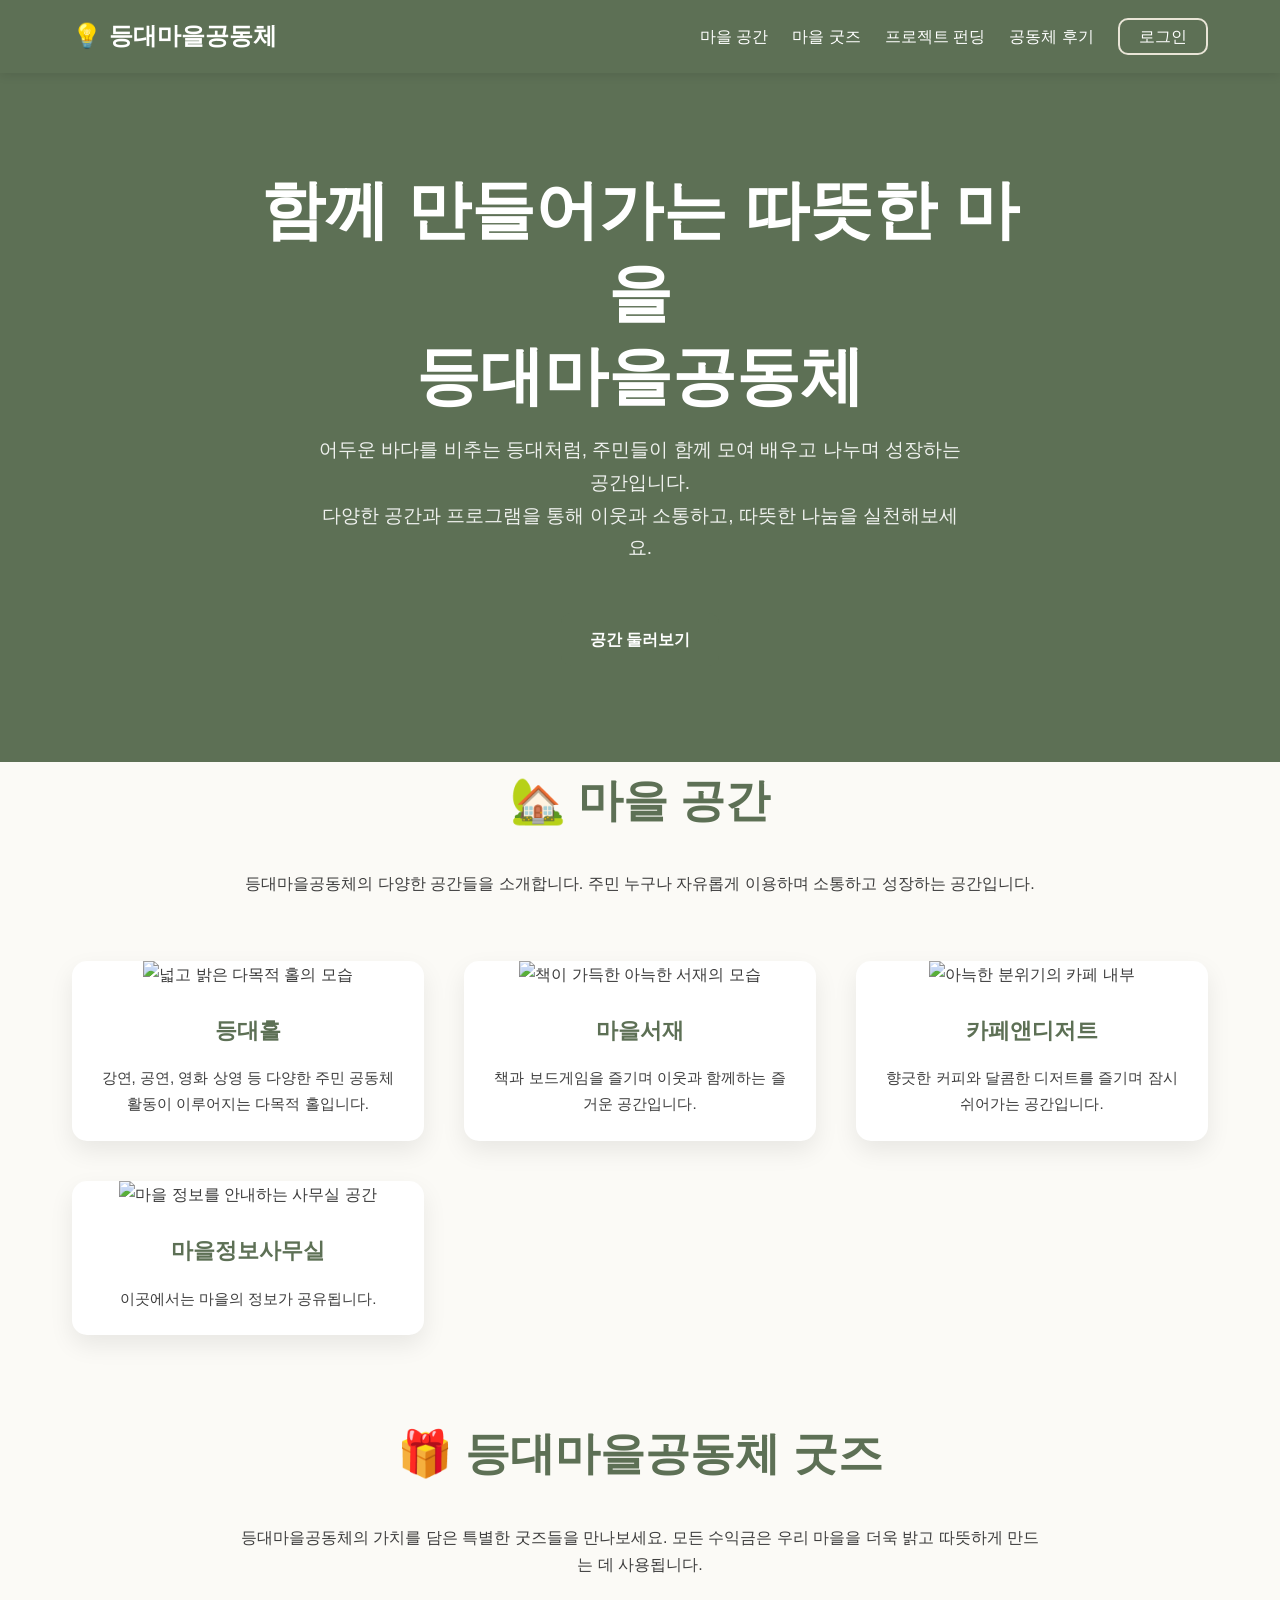
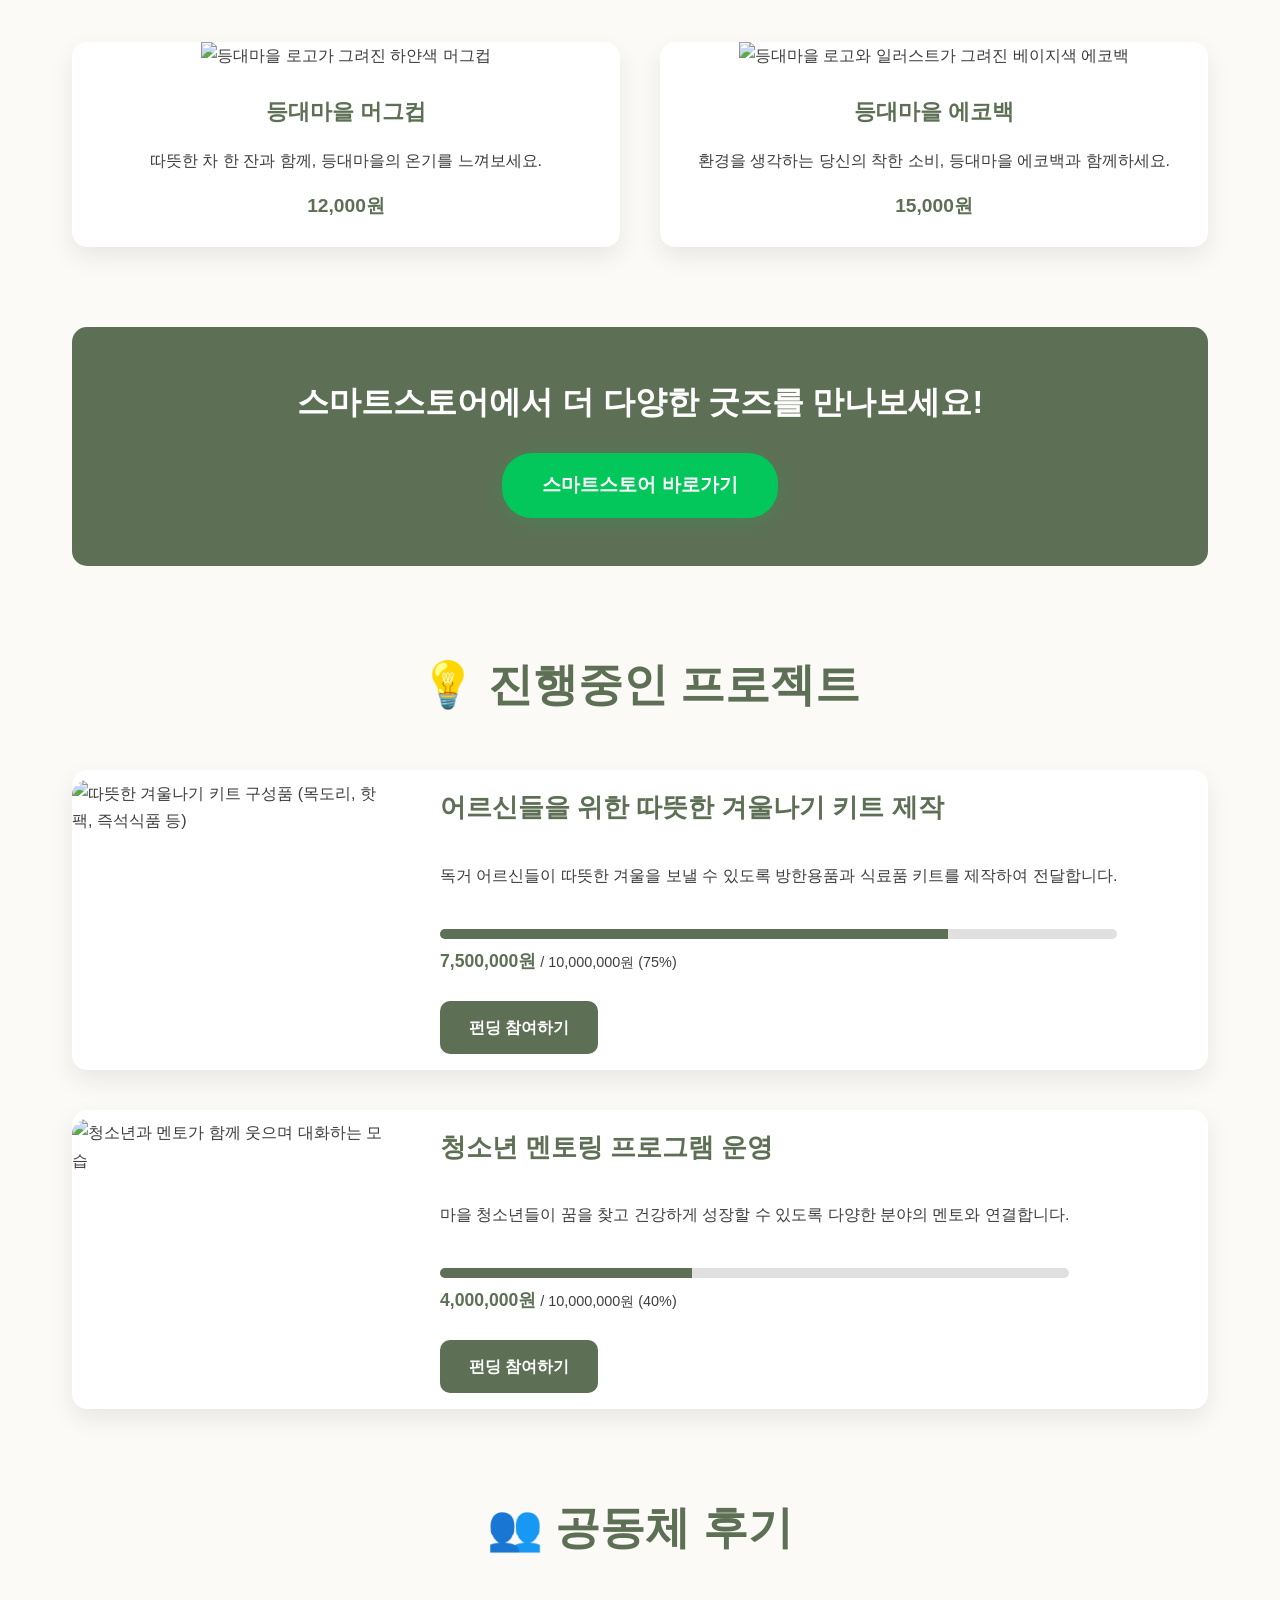
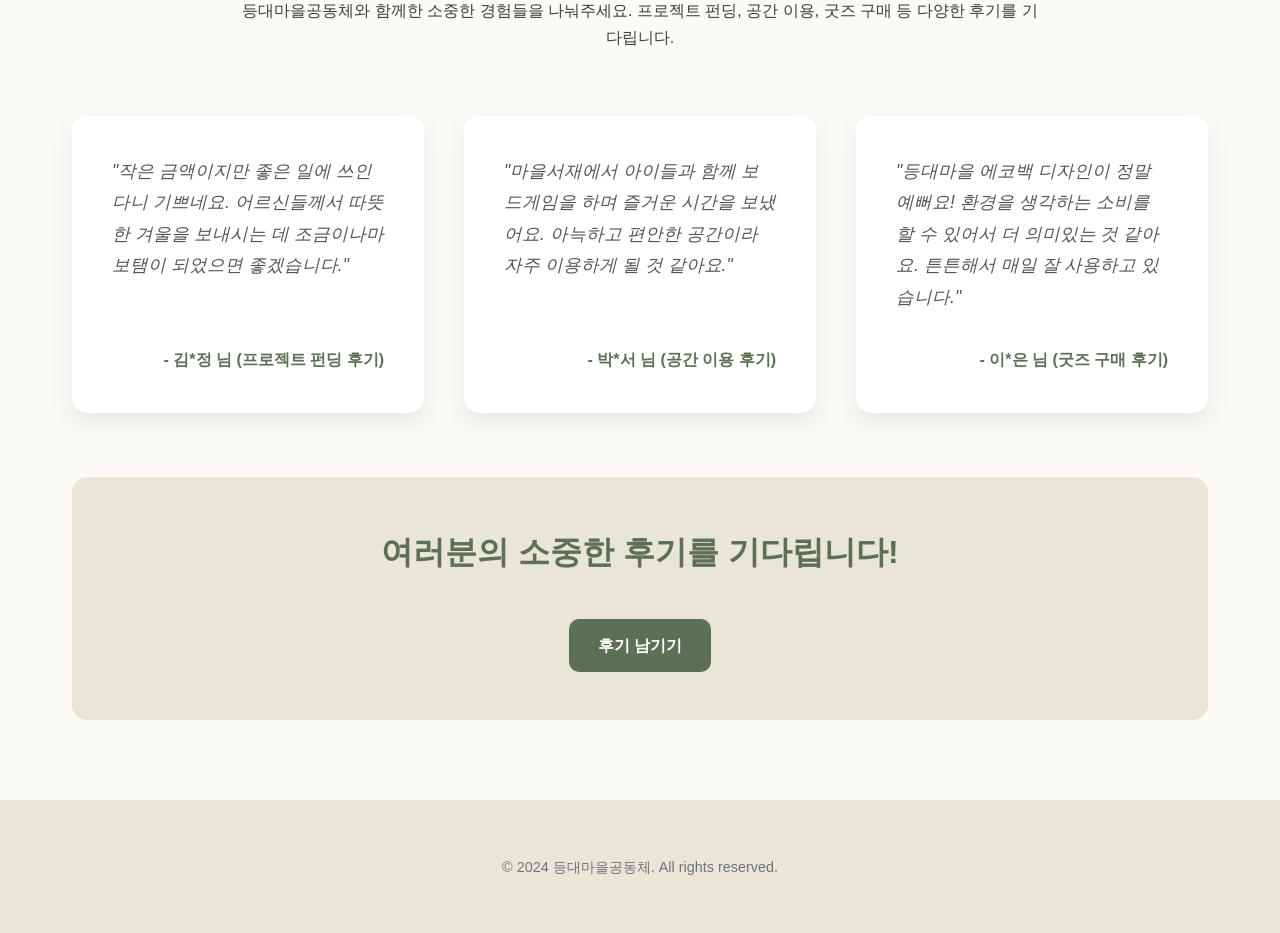
==== index.html @ d9ffa571 "Initial commit" ====
<!DOCTYPE html>
<html lang="ko">
<head>
    <meta charset="UTF-8">
    <meta name="viewport" content="width=device-width, initial-scale=1.0">
    <title>등대마을공동체</title>
    <link rel="stylesheet" href="style.v2.css">
    <link href="https://cdn.jsdelivr.net/gh/sun-typeface/SUIT/fonts/variable/woff2/SUIT-Variable.css" rel="stylesheet">
</head>
<body>
    <header>
        <nav>
            <div class="logo">
                <a href="index.html">💡 등대마을공동체</a>
            </div>
            <ul class="nav-links">
                <li><a href="#village-space">마을 공간</a></li>
                <li><a href="#community-goods">마을 굿즈</a></li>
                <li><a href="#project-funding">프로젝트 펀딩</a></li>
                <li><a href="#reviews">공동체 후기</a></li>
                <li><a href="login.html" class="btn-login">로그인</a></li>
            </ul>
        </nav>
    </header>

    <!-- Hero Banner Section -->
    <section class="hero-banner">
        <div class="hero-content">
            <h1>함께 만들어가는 따뜻한 마을  <br> 등대마을공동체</h1>
            <p>어두운 바다를 비추는 등대처럼, 주민들이 함께 모여 배우고 나누며 성장하는 공간입니다.<br>다양한 공간과 프로그램을 통해 이웃과 소통하고, 따뜻한 나눔을 실천해보세요.</p>
            <a href="#village-space" class="btn-primary">공간 둘러보기</a>
        </div>
    </section>

    <main class="container">

        <!-- Village Space Section -->
        <section id="village-space" style="margin-bottom: 5rem;">
            <div class="section-header">
                <h2>🏡 마을 공간</h2>
            </div>
            <div class="space-intro">
                <p>등대마을공동체의 다양한 공간들을 소개합니다. 주민 누구나 자유롭게 이용하며 소통하고 성장하는 공간입니다.</p>
            </div>
            <div class="space-list">
                <div class="space-item">
                    <img src="images/space_1.jpg" alt="넓고 밝은 다목적 홀의 모습">
                    <h3>등대홀</h3>
                    <p>강연, 공연, 영화 상영 등 다양한 주민 공동체 활동이 이루어지는 다목적 홀입니다.</p>
                </div>
                <div class="space-item">
                    <img src="images/space_2.jpg" alt="책이 가득한 아늑한 서재의 모습">
                    <h3>마을서재</h3>
                    <p>책과 보드게임을 즐기며 이웃과 함께하는 즐거운 공간입니다.</p>
                </div>
                <div class="space-item">
                    <img src="images/space_3.jpg" alt="아늑한 분위기의 카페 내부">
                    <h3>카페앤디저트</h3>
                    <p>향긋한 커피와 달콤한 디저트를 즐기며 잠시 쉬어가는 공간입니다.</p>
                </div>
                <div class="space-item">
                    <img src="images/space_4.jpg" alt="마을 정보를 안내하는 사무실 공간">
                    <h3>마을정보사무실</h3>
                    <p>이곳에서는 마을의 정보가 공유됩니다.</p>
                </div>
            </div>
        </section>

        <!-- Community Goods Section -->
        <section id="community-goods" style="margin-bottom: 5rem;">
            <div class="section-header">
                <h2>🎁 등대마을공동체 굿즈</h2>
            </div>
            <div class="goods-intro">
                <p>등대마을공동체의 가치를 담은 특별한 굿즈들을 만나보세요. 모든 수익금은 우리 마을을 더욱 밝고 따뜻하게 만드는 데 사용됩니다.</p>
            </div>
            <div class="goods-list">
                <div class="goods-item">
                    <img src="images/goods_1.jpg" alt="등대마을 로고가 그려진 하얀색 머그컵">
                    <h3>등대마을 머그컵</h3>
                    <p>따뜻한 차 한 잔과 함께, 등대마을의 온기를 느껴보세요.</p>
                    <span class="price">12,000원</span>
                </div>
                <div class="goods-item">
                    <img src="images/goods_2.jpg" alt="등대마을 로고와 일러스트가 그려진 베이지색 에코백">
                    <h3>등대마을 에코백</h3>
                    <p>환경을 생각하는 당신의 착한 소비, 등대마을 에코백과 함께하세요.</p>
                    <span class="price">15,000원</span>
                </div>
            </div>
            <div class="smartstore-banner">
                <h3>스마트스토어에서 더 다양한 굿즈를 만나보세요!</h3>
                <a href="https://sell.smartstore.naver.com/#/home/dashboard" class="btn-smartstore-large" target="_blank">스마트스토어 바로가기</a>
            </div>
        </section>

        <!-- Project Funding Section -->
        <section id="project-funding" style="margin-bottom: 5rem;">
            <div class="section-header">
                <h2>💡 진행중인 프로젝트</h2>
            </div>
            <div class="project-list">
                <div class="project-item">
                    <img src="images/project_1.jpg" alt="따뜻한 겨울나기 키트 구성품 (목도리, 핫팩, 즉석식품 등)">
                     <div class="project-info">
                        <h3>어르신들을 위한 따뜻한 겨울나기 키트 제작</h3>
                        <p>독거 어르신들이 따뜻한 겨울을 보낼 수 있도록 방한용품과 식료품 키트를 제작하여 전달합니다.</p>
                        <div class="funding-status">
                            <div class="progress-bar">
                                <div class="progress" style="width: 75%;"></div>
                            </div>
                            <div class="status-text">
                                <span class="amount">7,500,000원</span> / 10,000,000원 (75%)
                            </div>
                        </div>
                        <a href="#" class="btn-primary">펀딩 참여하기</a>
                    </div>
                </div>
                 <div class="project-item">
                    <img src="images/project_2.jpg" alt="청소년과 멘토가 함께 웃으며 대화하는 모습">
                     <div class="project-info">
                        <h3>청소년 멘토링 프로그램 운영</h3>
                        <p>마을 청소년들이 꿈을 찾고 건강하게 성장할 수 있도록 다양한 분야의 멘토와 연결합니다.</p>
                        <div class="funding-status">
                            <div class="progress-bar">
                                <div class="progress" style="width: 40%;"></div>
                            </div>
                            <div class="status-text">
                                <span class="amount">4,000,000원</span> / 10,000,000원 (40%)
                            </div>
                        </div>
                        <a href="#" class="btn-primary">펀딩 참여하기</a>
                    </div>
                </div>
            </div>
        </section>

        <!-- Community Reviews Section -->
        <section id="reviews">
            <div class="section-header">
                <h2>👥 공동체 후기</h2>
            </div>
            <div class="review-intro">
                <p>등대마을공동체와 함께한 소중한 경험들을 나눠주세요. 프로젝트 펀딩, 공간 이용, 굿즈 구매 등 다양한 후기를 기다립니다.</p>
            </div>
            <div class="review-list">
                <div class="review-item">
                    <div class="review-content">
                        <p>"작은 금액이지만 좋은 일에 쓰인다니 기쁘네요. 어르신들께서 따뜻한 겨울을 보내시는 데 조금이나마 보탬이 되었으면 좋겠습니다."</p>
                    </div>
                    <div class="review-author">
                        <span>- 김*정 님 (프로젝트 펀딩 후기)</span>
                    </div>
                </div>
                <div class="review-item">
                    <div class="review-content">
                        <p>"마을서재에서 아이들과 함께 보드게임을 하며 즐거운 시간을 보냈어요. 아늑하고 편안한 공간이라 자주 이용하게 될 것 같아요."</p>
                    </div>
                    <div class="review-author">
                        <span>- 박*서 님 (공간 이용 후기)</span>
                    </div>
                </div>
                <div class="review-item">
                    <div class="review-content">
                        <p>"등대마을 에코백 디자인이 정말 예뻐요! 환경을 생각하는 소비를 할 수 있어서 더 의미있는 것 같아요. 튼튼해서 매일 잘 사용하고 있습니다."</p>
                    </div>
                    <div class="review-author">
                        <span>- 이*은 님 (굿즈 구매 후기)</span>
                    </div>
                </div>
            </div>
            <div class="review-banner">
                <h3>여러분의 소중한 후기를 기다립니다!</h3>
                <a href="reviews.html" class="btn-primary">후기 남기기</a>
            </div>
        </section>

    </main>

    <footer>
        <p>© 2024 등대마을공동체. All rights reserved.</p>
    </footer>

</body>
</html>
---- style.v2.css ----
/* CSS Reset & Global Styles */
*,
*::before,
*::after {
    box-sizing: border-box;
}

:root {
    --primary-color: #5d7055; /* 차분한 연두색 */
    --accent-color: #e9e5d7;  /* 부드러운 베이지색 */
    --bg-color: #fbfaf6;      /* 아주 밝은 배경 베이지 */
    --text-color: #3d3d3d;      /* 짙은 회색 */
    --card-bg: #ffffff;
    --shadow: 0 10px 25px rgba(0, 0, 0, 0.08);
    --border-radius: 15px;
    --font-family: 'SUIT', sans-serif;
}

body {
    font-family: var(--font-family);
    line-height: 1.7;
    color: var(--text-color);
    background-color: var(--bg-color);
    margin: 0;
    -webkit-font-smoothing: antialiased;
    font-size: 1rem;
}

/* Header & Navigation */
header {
    background: var(--primary-color);
    position: sticky;
    top: 0;
    z-index: 1000;
    box-shadow: 0 2px 10px rgba(0,0,0,0.1);
}

nav {
    display: flex;
    justify-content: space-between;
    align-items: center;
    max-width: 1200px;
    margin: 0 auto;
    padding: 1rem 2rem;
}

.logo a {
    color: white;
    text-decoration: none;
    font-size: 1.5rem;
    font-weight: 700;
}

.nav-links {
    list-style: none;
    display: flex;
    align-items: center;
    gap: 1.5rem;
    margin: 0;
}

.nav-links a {
    color: white;
    text-decoration: none;
    font-size: 1rem;
    font-weight: 500;
    transition: color 0.3s ease;
}

.nav-links a:not(.btn-login):hover {
    color: var(--accent-color);
}

.btn-login {
    padding: 0.5rem 1.2rem;
    border: 2px solid var(--accent-color);
    border-radius: 10px;
    font-weight: 600;
    font-size: 0.9rem;
    color: var(--accent-color);
    background-color: transparent;
    transition: all 0.3s ease;
}

.btn-login:hover {
    background-color: var(--accent-color);
    color: var(--primary-color);
}

/* Hero Banner Section */
.hero-banner {
    background: var(--primary-color);
    color: white;
    text-align: center;
    padding: 6rem 2rem;
}

.hero-banner .hero-content {
    max-width: 800px;
    margin: 0 auto;
}

.hero-banner h1 {
    font-size: clamp(2.5rem, 6vw, 4rem);
    margin: 0 0 1rem;
    line-height: 1.3;
    font-weight: 700;
}

.hero-banner p {
    font-size: clamp(1.1rem, 2.5vw, 1.2rem);
    opacity: 0.9;
    max-width: 650px;
    margin: 0 auto 2rem;
    font-weight: 400;
}


/* Main Content */
main {
    padding-top: 4rem;
}

.container {
    max-width: 1200px;
    margin: 0 auto 5rem;
    padding: 0 2rem;
}

/* Section Header */
.section-header {
    display: flex;
    justify-content: center;
    align-items: center;
    gap: 1rem;
    margin-bottom: 3rem;
    text-align: center;
}

.section-header h2 {
    margin: 0;
    font-size: 2.8rem;
    font-weight: 700;
    color: var(--primary-color);
}

/* Card Styles */
.space-item, .goods-item, .project-item, .review-item {
    background-color: var(--card-bg);
    border-radius: var(--border-radius);
    box-shadow: var(--shadow);
    transition: transform 0.3s ease, box-shadow 0.3s ease;
}

.space-item:hover, .goods-item:hover, .project-item:hover, .review-item:hover {
    transform: translateY(-8px);
    box-shadow: 0 15px 35px rgba(0, 0, 0, 0.1);
}

/* Village Space Section */
.space-intro {
    text-align: center;
    max-width: 800px;
    margin: -1rem auto 4rem;
}
.space-list {
    display: grid;
    grid-template-columns: repeat(auto-fit, minmax(300px, 1fr));
    gap: 2.5rem;
}

.space-item {
    text-align: center;
    overflow: hidden;
}

.space-item img {
    width: 100%;
    height: 220px;
    object-fit: cover;
}

.space-item h3 {
    font-size: 1.4rem;
    color: var(--primary-color);
    margin: 1.5rem 0 0.5rem;
}

.space-item p {
    padding: 0 1.5rem;
    margin-bottom: 1.5rem;
    font-size: 0.95rem;
}


/* Community Goods Section */
.goods-intro {
    text-align: center;
    max-width: 800px;
    margin: -1rem auto 4rem;
}

.goods-list {
    display: grid;
    grid-template-columns: repeat(auto-fit, minmax(300px, 1fr));
    gap: 2.5rem;
    margin-bottom: 4rem;
}

.goods-item {
    text-align: center;
    overflow: hidden;
}

.goods-item img {
    width: 100%;
    height: 250px;
    object-fit: cover;
}

.goods-item h3 {
    font-size: 1.4rem;
    color: var(--primary-color);
    margin: 1.5rem 0 0.5rem;
}

.goods-item p {
    padding: 0 1.5rem;
    margin-bottom: 1rem;
}

.goods-item .price {
    font-size: 1.2rem;
    font-weight: 700;
    color: var(--primary-color);
    display: block;
    margin-bottom: 1.5rem;
}

.smartstore-banner {
    background: var(--primary-color);
    color: white;
    padding: 3rem;
    border-radius: var(--border-radius);
    text-align: center;
    margin-top: 5rem;
}

.smartstore-banner h3 {
    margin: 0 0 1.5rem;
    font-size: 2rem;
    font-weight: 700;
}

.btn-smartstore-large {
    display: inline-block;
    background-color: #03C75A; /* Naver Green */
    color: white;
    padding: 1rem 2.5rem;
    border-radius: 30px; /* More rounded corners for a pill shape */
    font-size: 1.2rem;
    font-weight: 700;
    text-decoration: none;
    transition: all 0.3s ease;
    box-shadow: 0 4px 15px rgba(3, 199, 90, 0.2); /* Add a subtle shadow */
}

.btn-smartstore-large:hover {
    background-color: #02b350;
    transform: translateY(-3px); /* Lift effect */
    box-shadow: 0 8px 25px rgba(3, 199, 90, 0.3); /* Enhance shadow on hover */
}

/* Project Funding Section */
.project-list {
    display: flex;
    flex-direction: column;
    gap: 2.5rem;
}

.project-item {
    display: flex;
    gap: 2rem;
    overflow: hidden;
    align-items: center;
}

.project-item img {
    width: 320px;
    height: 280px;
    object-fit: cover;
    border-radius: var(--border-radius);
}

.project-info {
    padding: 1rem;
    display: flex;
    flex-direction: column;
}

.project-info h3 {
    font-size: 1.6rem;
    color: var(--primary-color);
    margin: 0 0 1rem;
}

.funding-status {
    margin: 1.5rem 0;
}

.progress-bar {
    background-color: #e0e0e0;
    border-radius: 5px;
    height: 10px;
    overflow: hidden;
}

.progress {
    background-color: var(--primary-color);
    height: 100%;
}

.status-text {
    margin-top: 0.5rem;
    font-size: 0.9rem;
    color: var(--text-color);
}

.status-text .amount {
    font-weight: 700;
    font-size: 1.1rem;
    color: var(--primary-color);
}

.project-info .btn-primary {
    margin-top: auto;
    align-self: flex-start;
}

/* Community Reviews Section */
.review-intro {
    text-align: center;
    max-width: 800px;
    margin: -1rem auto 4rem;
}

.review-list {
    display: grid;
    grid-template-columns: repeat(auto-fit, minmax(300px, 1fr));
    gap: 2.5rem;
    margin-bottom: 4rem;
}

.review-item {
    padding: 2.5rem;
    display: flex;
    flex-direction: column;
    justify-content: space-between;
}

.review-content p {
    margin: 0 0 2rem;
    font-style: italic;
    font-size: 1.1rem;
    color: #555;
    line-height: 1.8;
}

.review-author {
    text-align: right;
    font-weight: 600;
    color: var(--primary-color);
}

.review-banner {
    background: var(--accent-color);
    color: var(--text-color);
    padding: 3rem;
    border-radius: var(--border-radius);
    text-align: center;
}

.review-banner h3 {
    margin: 0 0 1.5rem;
    font-size: 2rem;
    font-weight: 700;
    color: var(--primary-color);
}


/* Buttons */
.btn-primary {
    display: inline-block;
    padding: 0.8rem 1.8rem;
    border: none;
    border-radius: 10px;
    font-weight: 600;
    font-size: 1rem;
    text-decoration: none;
    cursor: pointer;
    transition: all 0.3s ease;
    margin-top: 1rem;
    background-color: var(--primary-color);
    color: white;
}

.btn-primary:hover {
    background-color: #4a5a44;
    transform: translateY(-3px);
    box-shadow: 0 5px 15px rgba(0,0,0,0.1);
}


/* Footer */
footer {
    background-color: var(--accent-color);
    text-align: center;
    padding: 2.5rem 1rem;
    margin-top: 5rem;
    font-size: 0.9rem;
    color: #6c757d;
}

/* Responsive */
@media (max-width: 768px) {
    .nav-links {
        display: none;
    }

    .section-header h2 {
        font-size: 2.2rem;
    }
    
    .hero-banner {
        padding: 4rem 1.5rem 5rem;
    }
    .container {
        padding: 0 1.5rem;
    }

    .project-item {
        flex-direction: column;
    }

    .project-item img {
        width: 100%;
        height: 220px;
    }

    .project-info {
        padding: 1.5rem 1rem;
    }
}
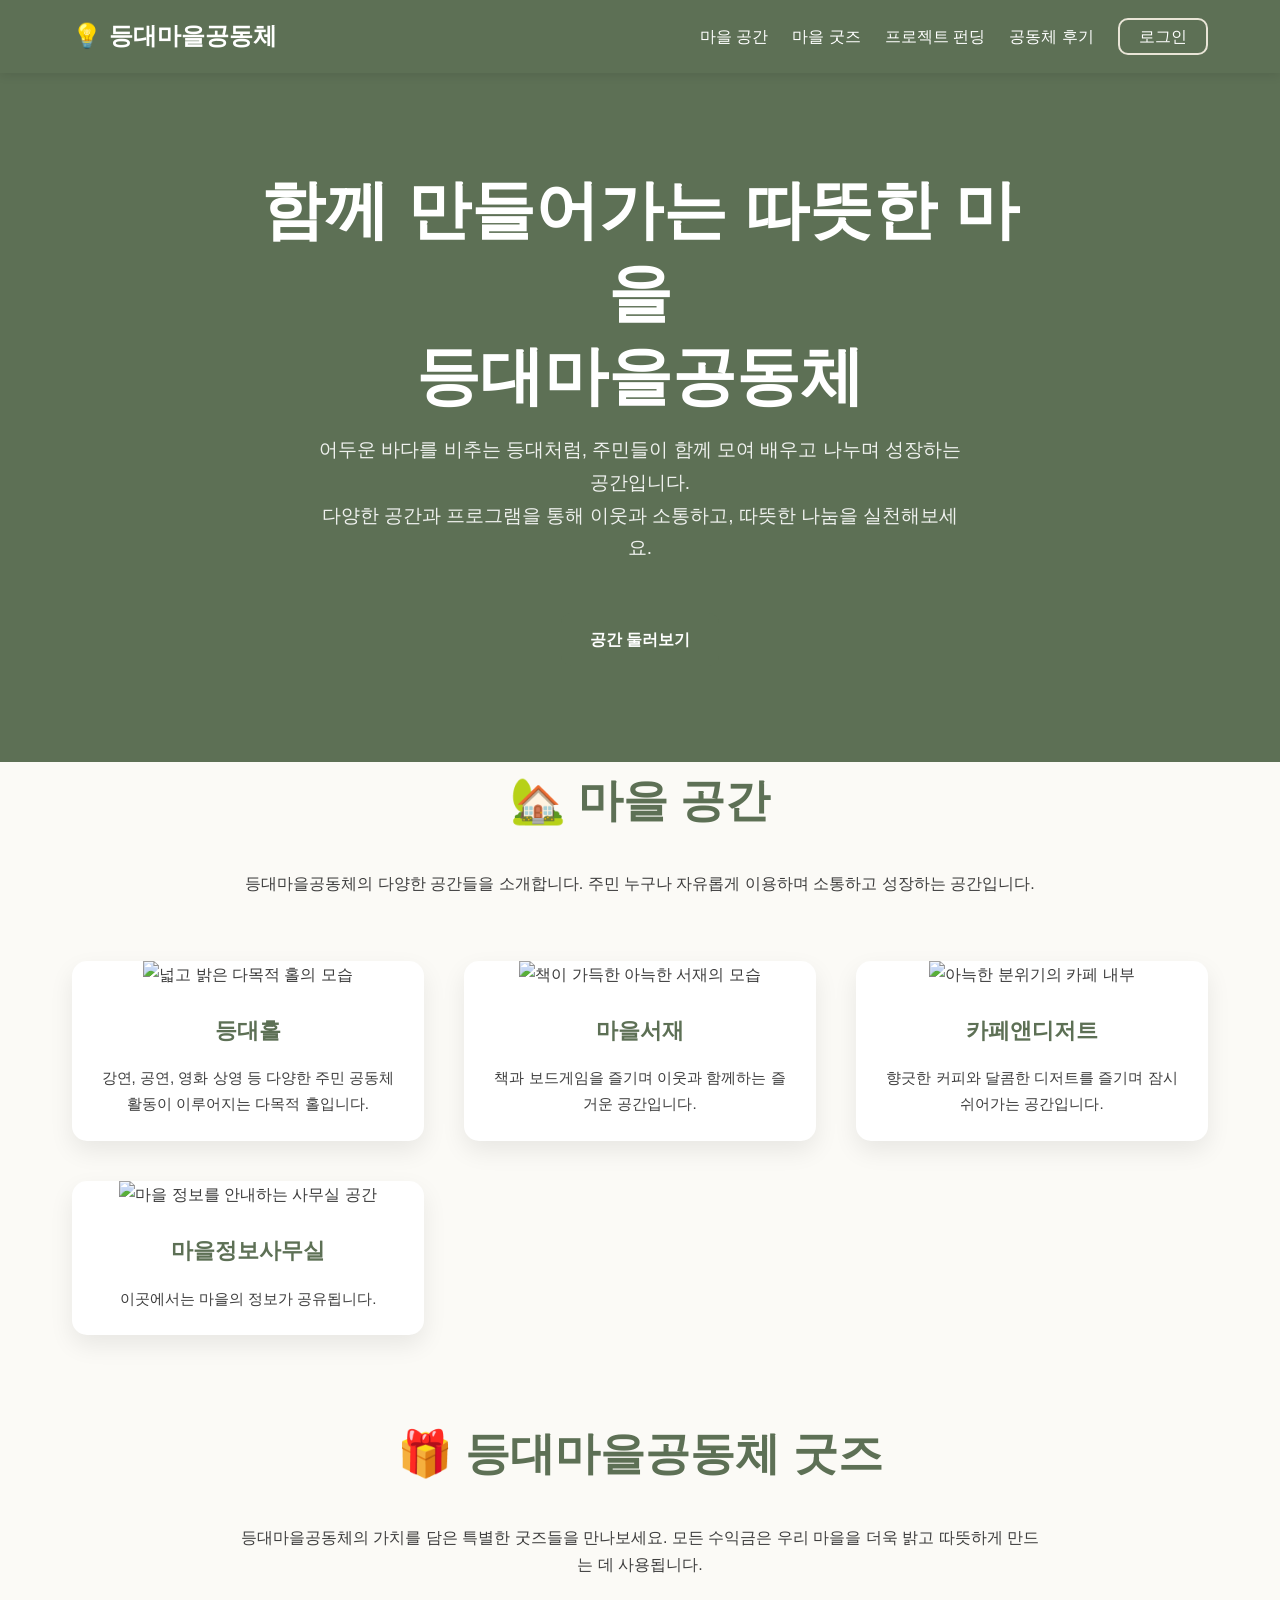
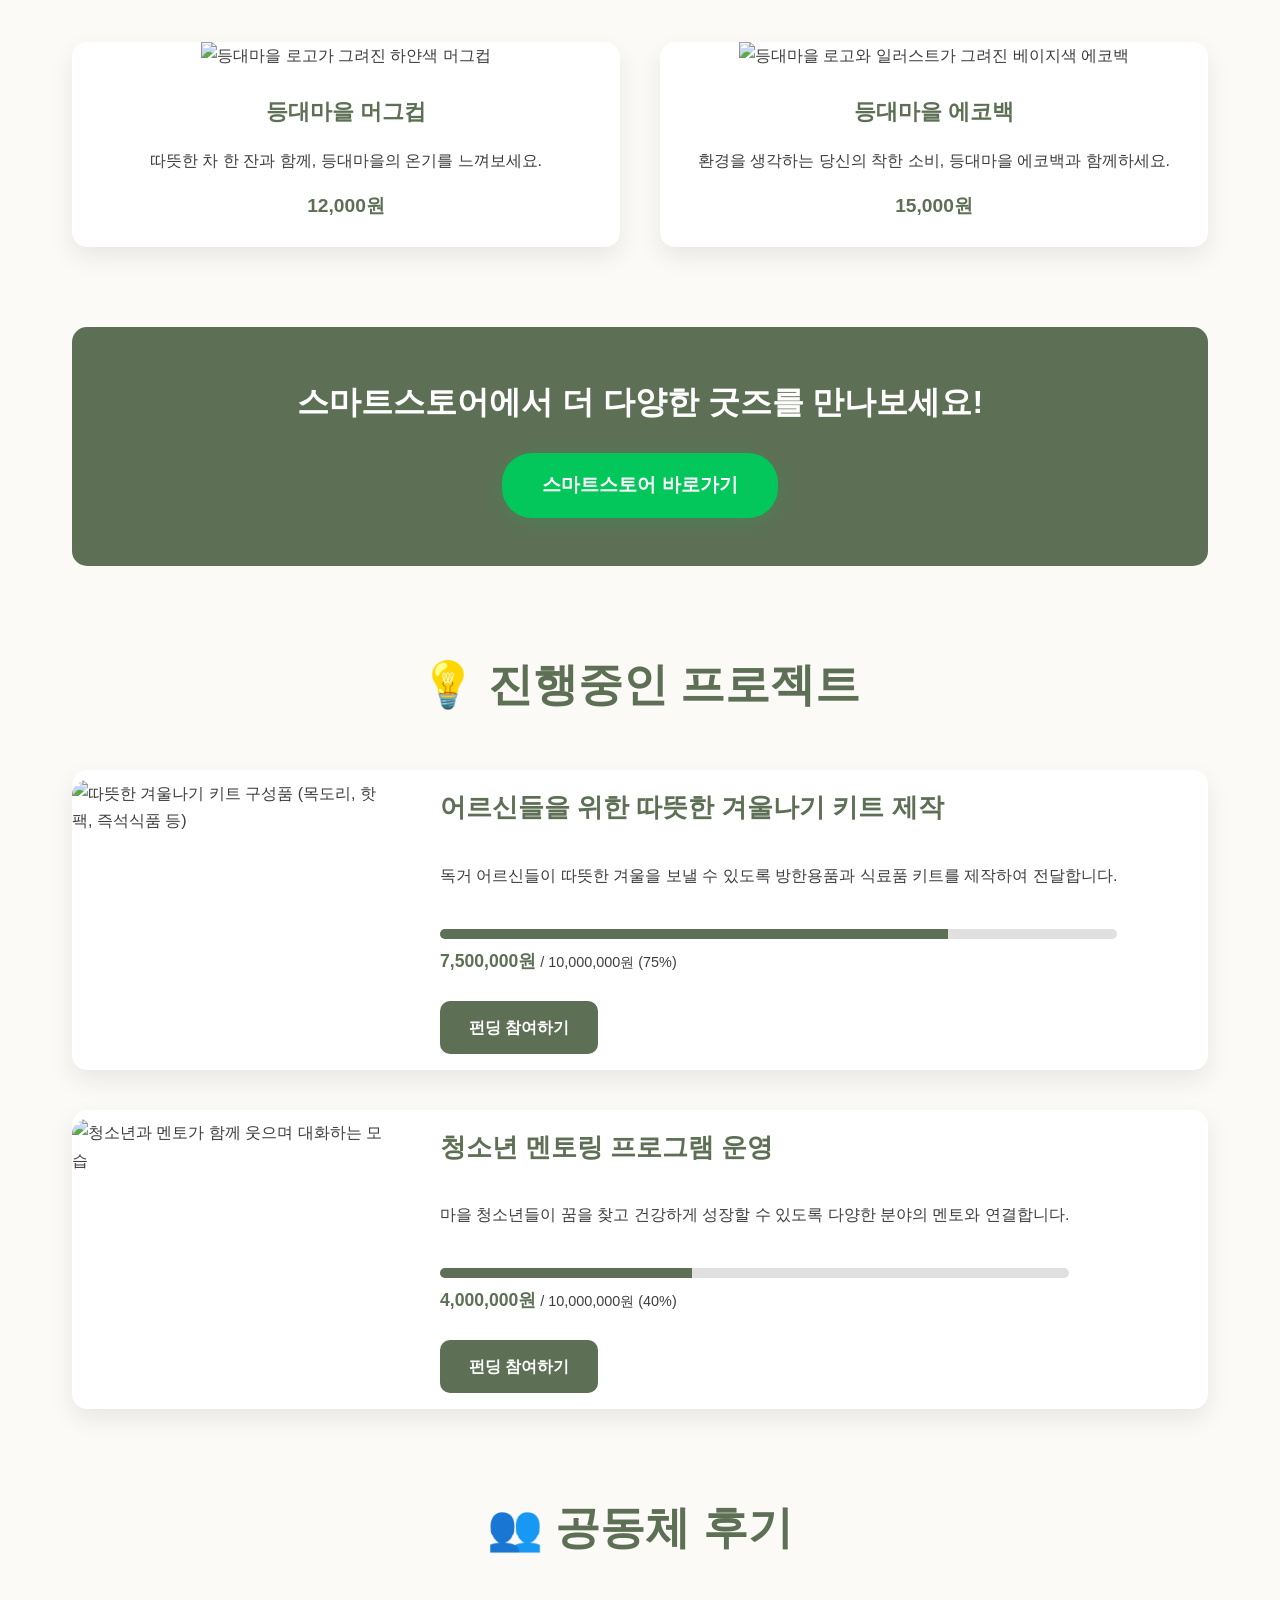
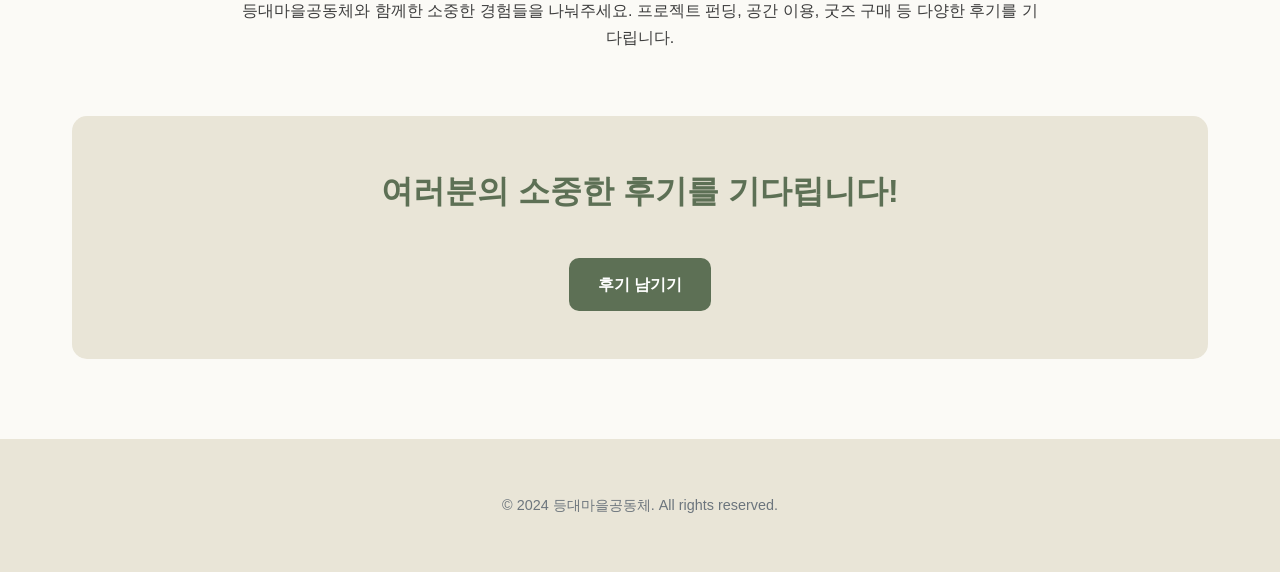
==== commit bafbb523: "디자인 시스템 리프레시 및 CI/CD 설정" ====
--- a/index.html
+++ b/index.html
@@ -113,7 +113,7 @@
                                 <span class="amount">7,500,000원</span> / 10,000,000원 (75%)
                             </div>
                         </div>
-                        <a href="#" class="btn-primary">펀딩 참여하기</a>
+                        <a href="donation.html" class="btn-primary">펀딩 참여하기</a>
                     </div>
                 </div>
                  <div class="project-item">
@@ -129,7 +129,7 @@
                                 <span class="amount">4,000,000원</span> / 10,000,000원 (40%)
                             </div>
                         </div>
-                        <a href="#" class="btn-primary">펀딩 참여하기</a>
+                        <a href="donation.html" class="btn-primary">펀딩 참여하기</a>
                     </div>
                 </div>
             </div>
@@ -143,32 +143,7 @@
             <div class="review-intro">
                 <p>등대마을공동체와 함께한 소중한 경험들을 나눠주세요. 프로젝트 펀딩, 공간 이용, 굿즈 구매 등 다양한 후기를 기다립니다.</p>
             </div>
-            <div class="review-list">
-                <div class="review-item">
-                    <div class="review-content">
-                        <p>"작은 금액이지만 좋은 일에 쓰인다니 기쁘네요. 어르신들께서 따뜻한 겨울을 보내시는 데 조금이나마 보탬이 되었으면 좋겠습니다."</p>
-                    </div>
-                    <div class="review-author">
-                        <span>- 김*정 님 (프로젝트 펀딩 후기)</span>
-                    </div>
-                </div>
-                <div class="review-item">
-                    <div class="review-content">
-                        <p>"마을서재에서 아이들과 함께 보드게임을 하며 즐거운 시간을 보냈어요. 아늑하고 편안한 공간이라 자주 이용하게 될 것 같아요."</p>
-                    </div>
-                    <div class="review-author">
-                        <span>- 박*서 님 (공간 이용 후기)</span>
-                    </div>
-                </div>
-                <div class="review-item">
-                    <div class="review-content">
-                        <p>"등대마을 에코백 디자인이 정말 예뻐요! 환경을 생각하는 소비를 할 수 있어서 더 의미있는 것 같아요. 튼튼해서 매일 잘 사용하고 있습니다."</p>
-                    </div>
-                    <div class="review-author">
-                        <span>- 이*은 님 (굿즈 구매 후기)</span>
-                    </div>
-                </div>
-            </div>
+            <div id="reviews-container"></div>
             <div class="review-banner">
                 <h3>여러분의 소중한 후기를 기다립니다!</h3>
                 <a href="reviews.html" class="btn-primary">후기 남기기</a>
@@ -181,5 +156,8 @@
         <p>© 2024 등대마을공동체. All rights reserved.</p>
     </footer>
 
+    <script src="https://www.gstatic.com/firebasejs/8.6.8/firebase-app.js"></script>
+    <script src="https://www.gstatic.com/firebasejs/8.6.8/firebase-firestore.js"></script>
+    <script src="main.js"></script>
 </body>
 </html>
